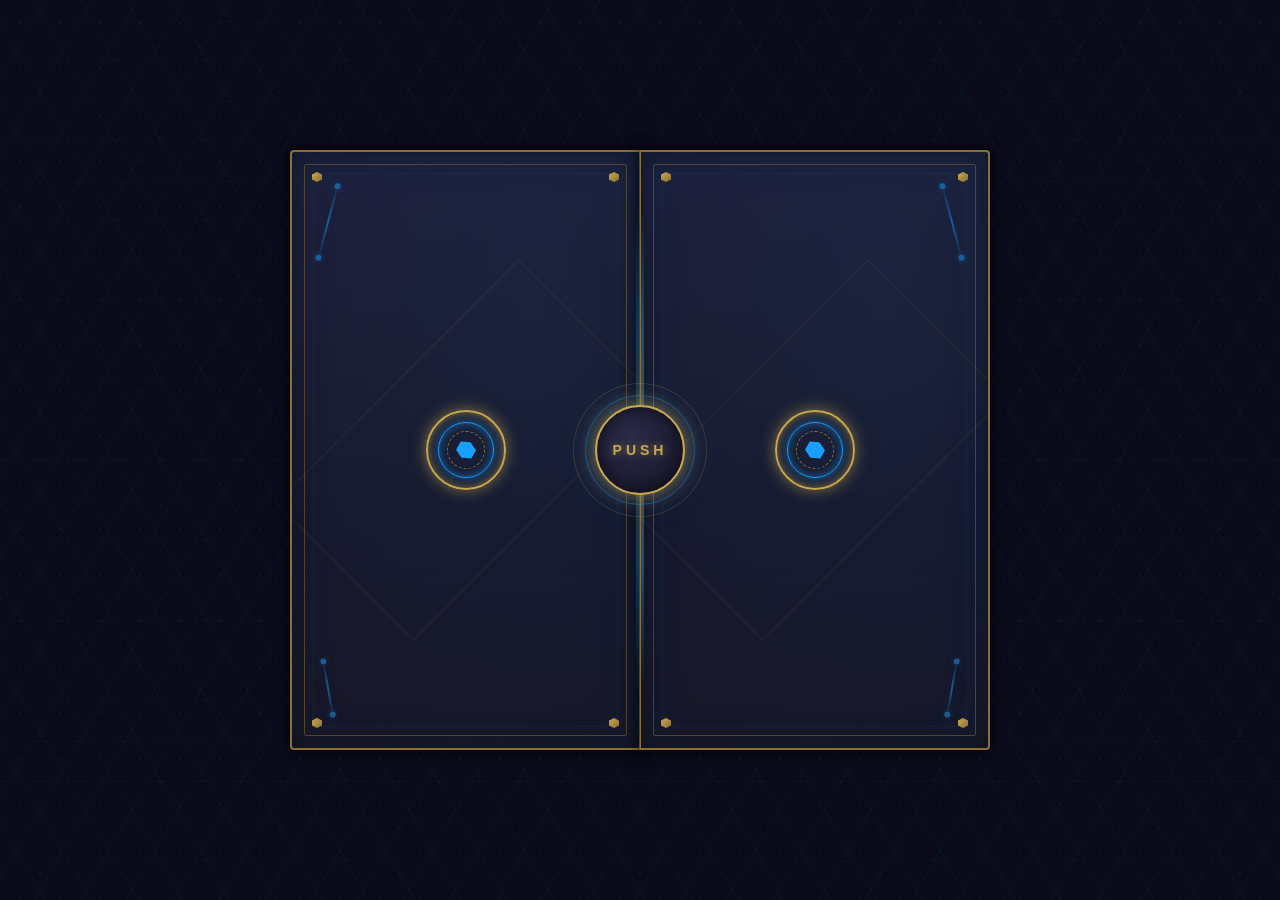
==== index.html @ 158900b9 "feat: Arcane hextech door push animation Replace simple neon button with 3D door opening animation f" ====
<!DOCTYPE html>
<html lang="en">
<head>
  <meta charset="UTF-8">
  <meta name="viewport" content="width=device-width, initial-scale=1.0">
  <title>Welcome | Portfolio</title>
  <link rel="stylesheet" href="css/style.css">
  <!-- Global site tag (gtag.js) - Google Analytics -->
  <script async src="https://www.googletagmanager.com/gtag/js?id=G-DM8NRNQJTQ"></script>
  <script>
    window.dataLayer = window.dataLayer || [];
    function gtag(){dataLayer.push(arguments);}
    gtag('js', new Date());
    gtag('config', 'G-DM8NRNQJTQ');
  </script>
</head>
<body>

  <!-- Floating particles -->
  <div class="particles">
    <span class="particle"></span>
    <span class="particle"></span>
    <span class="particle"></span>
    <span class="particle"></span>
    <span class="particle"></span>
    <span class="particle"></span>
    <span class="particle"></span>
    <span class="particle"></span>
    <span class="particle"></span>
    <span class="particle"></span>
    <span class="particle"></span>
    <span class="particle"></span>
    <span class="particle"></span>
    <span class="particle"></span>
    <span class="particle"></span>
    <span class="particle"></span>
    <span class="particle"></span>
    <span class="particle"></span>
    <span class="particle"></span>
    <span class="particle"></span>
  </div>

  <!-- Energy burst overlay -->
  <div class="energy-burst" id="energyBurst"></div>

  <!-- Reveal light behind doors -->
  <div class="reveal-light" id="revealLight"></div>

  <!-- Door container with perspective -->
  <div class="door-scene" id="doorScene">

    <!-- Left door -->
    <div class="door door-left" id="doorLeft">
      <div class="door-face">
        <!-- Hextech ornamental border -->
        <div class="door-border"></div>
        <!-- Central rune circle -->
        <div class="rune-circle">
          <div class="rune-inner"></div>
        </div>
        <!-- Circuit lines -->
        <div class="circuit circuit-top-left"></div>
        <div class="circuit circuit-bottom-left"></div>
        <!-- Hex rivets -->
        <div class="rivet rivet-1"></div>
        <div class="rivet rivet-2"></div>
        <div class="rivet rivet-3"></div>
        <div class="rivet rivet-4"></div>
        <!-- Vertical glow strip -->
        <div class="glow-strip glow-strip-right"></div>
      </div>
    </div>

    <!-- Right door -->
    <div class="door door-right" id="doorRight">
      <div class="door-face">
        <div class="door-border"></div>
        <div class="rune-circle">
          <div class="rune-inner"></div>
        </div>
        <div class="circuit circuit-top-right"></div>
        <div class="circuit circuit-bottom-right"></div>
        <div class="rivet rivet-1"></div>
        <div class="rivet rivet-2"></div>
        <div class="rivet rivet-3"></div>
        <div class="rivet rivet-4"></div>
        <div class="glow-strip glow-strip-left"></div>
      </div>
    </div>

    <!-- Center push button -->
    <div class="push-container" id="pushContainer">
      <button class="push-btn" id="pushBtn" onclick="openDoors()">
        <span class="push-ring"></span>
        <span class="push-ring push-ring-2"></span>
        <span class="push-text">PUSH</span>
      </button>
    </div>

  </div>

  <script>
    function openDoors() {
      var btn = document.getElementById('pushBtn');
      var container = document.getElementById('pushContainer');
      var doorLeft = document.getElementById('doorLeft');
      var doorRight = document.getElementById('doorRight');
      var burst = document.getElementById('energyBurst');
      var reveal = document.getElementById('revealLight');
      var scene = document.getElementById('doorScene');

      // Disable button
      btn.disabled = true;
      btn.classList.add('activated');

      // Energy burst
      burst.classList.add('active');

      // After short delay, open doors
      setTimeout(function() {
        container.classList.add('hidden');
        doorLeft.classList.add('open');
        doorRight.classList.add('open');
        reveal.classList.add('active');
        scene.classList.add('opened');
      }, 300);

      // Redirect after animation
      setTimeout(function() {
        window.location.href = 'index2.html';
      }, 1800);
    }
  </script>

</body>
</html>
---- css/style.css ----
/* ============================================
   ARCANE / HEXTECH DOOR SPLASH PAGE
   ============================================ */

:root {
  --dark-bg: #0a0a1a;
  --dark-metal: #1a1a2e;
  --dark-panel: #12122a;
  --gold: #c8a84e;
  --gold-dim: #8a7034;
  --gold-glow: rgba(200, 168, 78, 0.6);
  --hex-blue: #1a9fff;
  --hex-blue-dim: #0d5a9e;
  --hex-blue-glow: rgba(26, 159, 255, 0.5);
  --hex-cyan: #00e5ff;
  --reveal-light: #d4eaff;
}

* {
  margin: 0;
  padding: 0;
  box-sizing: border-box;
}

html, body {
  width: 100%;
  height: 100%;
  overflow: hidden;
  font-family: 'Segoe UI', Tahoma, Geneva, Verdana, sans-serif;
}

body {
  background: var(--dark-bg);
  display: flex;
  align-items: center;
  justify-content: center;
  position: relative;
}

/* ---- Hex grid background (CSS only) ---- */
body::before {
  content: '';
  position: fixed;
  inset: 0;
  background-image:
    /* Hex dots pattern using radial gradients arranged in offset grid */
    radial-gradient(circle, rgba(26, 159, 255, 0.08) 1px, transparent 1px),
    radial-gradient(circle, rgba(26, 159, 255, 0.08) 1px, transparent 1px);
  background-size: 40px 46px;
  background-position: 0 0, 20px 23px;
  z-index: 0;
}

body::after {
  content: '';
  position: fixed;
  inset: 0;
  background:
    /* Subtle hex-like line grid */
    repeating-linear-gradient(
      60deg,
      transparent,
      transparent 38px,
      rgba(26, 159, 255, 0.03) 38px,
      rgba(26, 159, 255, 0.03) 40px
    ),
    repeating-linear-gradient(
      -60deg,
      transparent,
      transparent 38px,
      rgba(26, 159, 255, 0.03) 38px,
      rgba(26, 159, 255, 0.03) 40px
    ),
    repeating-linear-gradient(
      0deg,
      transparent,
      transparent 38px,
      rgba(200, 168, 78, 0.02) 38px,
      rgba(200, 168, 78, 0.02) 40px
    );
  z-index: 0;
}

/* ============================================
   FLOATING PARTICLES
   ============================================ */
.particles {
  position: fixed;
  inset: 0;
  z-index: 1;
  pointer-events: none;
}

.particle {
  position: absolute;
  width: 3px;
  height: 3px;
  border-radius: 50%;
  background: var(--hex-blue);
  box-shadow: 0 0 6px var(--hex-blue-glow), 0 0 12px var(--hex-blue-glow);
  animation: particleFloat linear infinite;
  opacity: 0;
}

.particle:nth-child(odd) {
  background: var(--gold);
  box-shadow: 0 0 6px var(--gold-glow), 0 0 12px var(--gold-glow);
}

.particle:nth-child(1)  { left:  5%; animation-duration: 8s;  animation-delay: 0s;   width: 2px; height: 2px; }
.particle:nth-child(2)  { left: 12%; animation-duration: 10s; animation-delay: 1s; }
.particle:nth-child(3)  { left: 20%; animation-duration: 7s;  animation-delay: 2s;   width: 4px; height: 4px; }
.particle:nth-child(4)  { left: 28%; animation-duration: 9s;  animation-delay: 0.5s; }
.particle:nth-child(5)  { left: 35%; animation-duration: 11s; animation-delay: 3s;   width: 2px; height: 2px; }
.particle:nth-child(6)  { left: 42%; animation-duration: 8s;  animation-delay: 1.5s; }
.particle:nth-child(7)  { left: 50%; animation-duration: 7s;  animation-delay: 0s;   width: 4px; height: 4px; }
.particle:nth-child(8)  { left: 57%; animation-duration: 12s; animation-delay: 2.5s; }
.particle:nth-child(9)  { left: 65%; animation-duration: 9s;  animation-delay: 1s;   width: 2px; height: 2px; }
.particle:nth-child(10) { left: 72%; animation-duration: 10s; animation-delay: 3.5s; }
.particle:nth-child(11) { left: 78%; animation-duration: 8s;  animation-delay: 0.5s; }
.particle:nth-child(12) { left: 85%; animation-duration: 11s; animation-delay: 2s;   width: 4px; height: 4px; }
.particle:nth-child(13) { left: 90%; animation-duration: 7s;  animation-delay: 1.5s; width: 2px; height: 2px; }
.particle:nth-child(14) { left: 95%; animation-duration: 9s;  animation-delay: 0s; }
.particle:nth-child(15) { left:  8%; animation-duration: 13s; animation-delay: 4s; }
.particle:nth-child(16) { left: 18%; animation-duration: 10s; animation-delay: 2s;   width: 2px; height: 2px; }
.particle:nth-child(17) { left: 48%; animation-duration: 8s;  animation-delay: 3s; }
.particle:nth-child(18) { left: 60%; animation-duration: 11s; animation-delay: 1s;   width: 4px; height: 4px; }
.particle:nth-child(19) { left: 75%; animation-duration: 9s;  animation-delay: 0.5s; width: 2px; height: 2px; }
.particle:nth-child(20) { left: 88%; animation-duration: 7s;  animation-delay: 2.5s; }

@keyframes particleFloat {
  0%   { transform: translateY(100vh) scale(0); opacity: 0; }
  10%  { opacity: 0.8; }
  90%  { opacity: 0.8; }
  100% { transform: translateY(-20vh) scale(1); opacity: 0; }
}

/* ============================================
   ENERGY BURST (center explosion on click)
   ============================================ */
.energy-burst {
  position: fixed;
  top: 50%;
  left: 50%;
  width: 0;
  height: 0;
  border-radius: 50%;
  background: radial-gradient(circle, rgba(26, 159, 255, 0.8), rgba(200, 168, 78, 0.4), transparent);
  transform: translate(-50%, -50%);
  z-index: 10;
  pointer-events: none;
  opacity: 0;
  transition: none;
}

.energy-burst.active {
  animation: burstExpand 0.6s ease-out forwards;
}

@keyframes burstExpand {
  0%   { width: 0; height: 0; opacity: 1; }
  60%  { opacity: 0.8; }
  100% { width: 250vmax; height: 250vmax; opacity: 0; }
}

/* ============================================
   REVEAL LIGHT (behind doors)
   ============================================ */
.reveal-light {
  position: fixed;
  inset: 0;
  background: radial-gradient(ellipse at center, var(--reveal-light), rgba(26, 159, 255, 0.3), transparent 70%);
  z-index: 2;
  opacity: 0;
  pointer-events: none;
  transition: opacity 0.8s ease;
}

.reveal-light.active {
  opacity: 1;
  animation: revealPulse 1.5s ease-in forwards;
}

@keyframes revealPulse {
  0%   { opacity: 0; }
  30%  { opacity: 0.6; }
  100% { opacity: 1; background: radial-gradient(ellipse at center, #fff, var(--reveal-light) 40%, rgba(26, 159, 255, 0.2) 70%, transparent 90%); }
}

/* ============================================
   DOOR SCENE
   ============================================ */
.door-scene {
  position: relative;
  width: min(90vw, 700px);
  height: min(85vh, 600px);
  perspective: 1200px;
  z-index: 5;
  display: flex;
}

/* ---- Individual Door ---- */
.door {
  width: 50%;
  height: 100%;
  position: relative;
  transition: transform 1.2s cubic-bezier(0.32, 0, 0.15, 1);
  transform-style: preserve-3d;
}

.door-left {
  transform-origin: left center;
}

.door-right {
  transform-origin: right center;
}

.door-left.open {
  transform: rotateY(-110deg);
}

.door-right.open {
  transform: rotateY(110deg);
}

/* ---- Door Face ---- */
.door-face {
  width: 100%;
  height: 100%;
  position: relative;
  background:
    linear-gradient(170deg, #1e1e3a 0%, var(--dark-metal) 40%, #0f0f24 100%);
  border: 2px solid var(--gold-dim);
  box-shadow:
    inset 0 0 30px rgba(0, 0, 0, 0.5),
    inset 0 0 60px rgba(26, 159, 255, 0.05),
    0 0 15px rgba(0, 0, 0, 0.8);
  overflow: hidden;
}

.door-left .door-face {
  border-radius: 4px 0 0 4px;
  border-right: 1px solid var(--gold-dim);
}

.door-right .door-face {
  border-radius: 0 4px 4px 0;
  border-left: 1px solid var(--gold-dim);
}

/* ---- Ornamental border inside door ---- */
.door-border {
  position: absolute;
  inset: 12px;
  border: 1px solid var(--gold-dim);
  border-radius: 2px;
  opacity: 0.5;
}

.door-border::before {
  content: '';
  position: absolute;
  inset: 8px;
  border: 1px solid rgba(26, 159, 255, 0.15);
}

.door-border::after {
  content: '';
  position: absolute;
  top: 50%;
  left: 50%;
  width: 60%;
  height: 60%;
  transform: translate(-50%, -50%) rotate(45deg);
  border: 1px solid var(--gold-dim);
  opacity: 0.3;
}

/* ---- Rune circle (central ornament per door) ---- */
.rune-circle {
  position: absolute;
  top: 50%;
  left: 50%;
  width: 80px;
  height: 80px;
  transform: translate(-50%, -50%);
  border-radius: 50%;
  border: 2px solid var(--gold);
  box-shadow:
    0 0 15px var(--gold-glow),
    inset 0 0 10px var(--gold-glow);
  animation: runeGlow 3s ease-in-out infinite alternate;
}

.rune-inner {
  position: absolute;
  inset: 10px;
  border-radius: 50%;
  border: 1px solid var(--hex-blue);
  box-shadow: 0 0 8px var(--hex-blue-glow), inset 0 0 8px var(--hex-blue-glow);
}

.rune-inner::before {
  content: '';
  position: absolute;
  inset: 8px;
  border: 1px dashed var(--gold-dim);
  border-radius: 50%;
  animation: runeRotate 12s linear infinite;
}

.rune-inner::after {
  /* Hexagon shape in center */
  content: '';
  position: absolute;
  top: 50%;
  left: 50%;
  width: 18px;
  height: 18px;
  transform: translate(-50%, -50%) rotate(30deg);
  background: var(--hex-blue);
  clip-path: polygon(50% 0%, 100% 25%, 100% 75%, 50% 100%, 0% 75%, 0% 25%);
  box-shadow: 0 0 10px var(--hex-blue-glow);
  animation: runeGlow 2s ease-in-out infinite alternate;
}

@keyframes runeGlow {
  0%   { opacity: 0.6; filter: brightness(0.8); }
  100% { opacity: 1;   filter: brightness(1.2); }
}

@keyframes runeRotate {
  0%   { transform: rotate(0deg); }
  100% { transform: rotate(360deg); }
}

/* ---- Circuit lines (glowing hextech wires) ---- */
.circuit {
  position: absolute;
  width: 2px;
  background: linear-gradient(to bottom, transparent, var(--hex-blue), transparent);
  opacity: 0.5;
  animation: circuitPulse 4s ease-in-out infinite;
}

.circuit::before,
.circuit::after {
  content: '';
  position: absolute;
  width: 6px;
  height: 6px;
  border-radius: 50%;
  background: var(--hex-blue);
  box-shadow: 0 0 6px var(--hex-blue-glow);
  left: -2px;
}

.circuit::before { top: 0; }
.circuit::after  { bottom: 0; }

.circuit-top-left {
  top: 30px;
  left: 35px;
  height: 80px;
  transform: rotate(15deg);
}

.circuit-bottom-left {
  bottom: 30px;
  left: 35px;
  height: 60px;
  transform: rotate(-10deg);
  animation-delay: 1s;
}

.circuit-top-right {
  top: 30px;
  right: 35px;
  height: 80px;
  transform: rotate(-15deg);
  animation-delay: 0.5s;
}

.circuit-bottom-right {
  bottom: 30px;
  right: 35px;
  height: 60px;
  transform: rotate(10deg);
  animation-delay: 1.5s;
}

@keyframes circuitPulse {
  0%, 100% { opacity: 0.3; }
  50%      { opacity: 0.8; }
}

/* ---- Hex Rivets ---- */
.rivet {
  position: absolute;
  width: 10px;
  height: 10px;
  clip-path: polygon(50% 0%, 100% 25%, 100% 75%, 50% 100%, 0% 75%, 0% 25%);
  background: linear-gradient(135deg, var(--gold), var(--gold-dim));
  box-shadow: 0 0 4px var(--gold-glow);
}

.rivet-1 { top: 20px;  left: 20px; }
.rivet-2 { top: 20px;  right: 20px; }
.rivet-3 { bottom: 20px; left: 20px; }
.rivet-4 { bottom: 20px; right: 20px; }

/* ---- Vertical glow strip (edge light) ---- */
.glow-strip {
  position: absolute;
  top: 0;
  width: 3px;
  height: 100%;
  animation: stripGlow 2.5s ease-in-out infinite alternate;
}

.glow-strip-right {
  right: 0;
  background: linear-gradient(to bottom, transparent 10%, var(--hex-blue) 30%, var(--gold) 50%, var(--hex-blue) 70%, transparent 90%);
  opacity: 0.4;
}

.glow-strip-left {
  left: 0;
  background: linear-gradient(to bottom, transparent 10%, var(--hex-blue) 30%, var(--gold) 50%, var(--hex-blue) 70%, transparent 90%);
  opacity: 0.4;
}

@keyframes stripGlow {
  0%   { opacity: 0.2; }
  100% { opacity: 0.6; }
}

/* ---- Ambient surface glow on door face ---- */
.door-face::before {
  content: '';
  position: absolute;
  top: -50%;
  left: -50%;
  width: 200%;
  height: 200%;
  background: radial-gradient(ellipse at 60% 40%, rgba(26, 159, 255, 0.06), transparent 60%);
  animation: ambientShift 6s ease-in-out infinite alternate;
  pointer-events: none;
}

.door-face::after {
  content: '';
  position: absolute;
  bottom: 0;
  left: 0;
  width: 100%;
  height: 40%;
  background: linear-gradient(to top, rgba(200, 168, 78, 0.04), transparent);
  pointer-events: none;
}

@keyframes ambientShift {
  0%   { transform: translate(0, 0); }
  100% { transform: translate(5%, 3%); }
}

/* ============================================
   PUSH BUTTON
   ============================================ */
.push-container {
  position: absolute;
  top: 50%;
  left: 50%;
  transform: translate(-50%, -50%);
  z-index: 20;
  transition: opacity 0.3s ease, transform 0.3s ease;
}

.push-container.hidden {
  opacity: 0;
  transform: translate(-50%, -50%) scale(0.5);
  pointer-events: none;
}

.push-btn {
  position: relative;
  width: 90px;
  height: 90px;
  border-radius: 50%;
  border: 2px solid var(--gold);
  background: radial-gradient(circle at 40% 35%, #2a2a4a, var(--dark-metal) 70%, #0a0a1a);
  cursor: pointer;
  display: flex;
  align-items: center;
  justify-content: center;
  transition: all 0.3s ease;
  box-shadow:
    0 0 20px var(--gold-glow),
    0 0 40px rgba(26, 159, 255, 0.2),
    inset 0 0 15px rgba(0, 0, 0, 0.5);
}

.push-btn:hover {
  box-shadow:
    0 0 30px var(--gold-glow),
    0 0 60px var(--hex-blue-glow),
    inset 0 0 15px rgba(0, 0, 0, 0.5);
  border-color: var(--hex-blue);
  transform: scale(1.05);
}

.push-btn:active {
  transform: scale(0.95);
}

.push-btn.activated {
  border-color: var(--hex-cyan);
  box-shadow:
    0 0 40px rgba(0, 229, 255, 0.6),
    0 0 80px rgba(0, 229, 255, 0.3);
}

.push-text {
  color: var(--gold);
  font-size: 14px;
  font-weight: 700;
  letter-spacing: 4px;
  z-index: 2;
  text-shadow: 0 0 8px var(--gold-glow);
  transition: color 0.3s ease;
}

.push-btn:hover .push-text {
  color: var(--hex-blue);
  text-shadow: 0 0 12px var(--hex-blue-glow);
}

.push-btn.activated .push-text {
  color: var(--hex-cyan);
}

/* ---- Hextech glowing rings around button ---- */
.push-ring {
  position: absolute;
  inset: -12px;
  border-radius: 50%;
  border: 1px solid var(--hex-blue);
  opacity: 0.4;
  animation: ringPulse 2s ease-in-out infinite;
}

.push-ring-2 {
  inset: -24px;
  border-color: var(--gold);
  opacity: 0.2;
  animation-delay: 1s;
  animation-duration: 3s;
}

@keyframes ringPulse {
  0%, 100% { transform: scale(1);   opacity: 0.2; }
  50%      { transform: scale(1.08); opacity: 0.5; }
}

/* ============================================
   DOOR OPEN STATE additional effects
   ============================================ */
.door-scene.opened .door-face {
  box-shadow:
    inset 0 0 30px rgba(0, 0, 0, 0.5),
    0 0 40px rgba(26, 159, 255, 0.3);
}

/* ============================================
   MOBILE RESPONSIVE
   ============================================ */
@media (max-width: 600px) {
  .door-scene {
    width: 92vw;
    height: 70vh;
    perspective: 900px;
  }

  .rune-circle {
    width: 55px;
    height: 55px;
  }

  .rune-inner::after {
    width: 12px;
    height: 12px;
  }

  .push-btn {
    width: 72px;
    height: 72px;
  }

  .push-text {
    font-size: 11px;
    letter-spacing: 3px;
  }

  .push-ring {
    inset: -8px;
  }

  .push-ring-2 {
    inset: -18px;
  }

  .circuit {
    display: none;
  }
}

@media (max-width: 400px) {
  .door-scene {
    height: 60vh;
    perspective: 700px;
  }

  .rune-circle {
    width: 40px;
    height: 40px;
  }
}

/* ============================================
   BACKFACE (visible when door swings open)
   ============================================ */
.door-face {
  backface-visibility: visible;
}
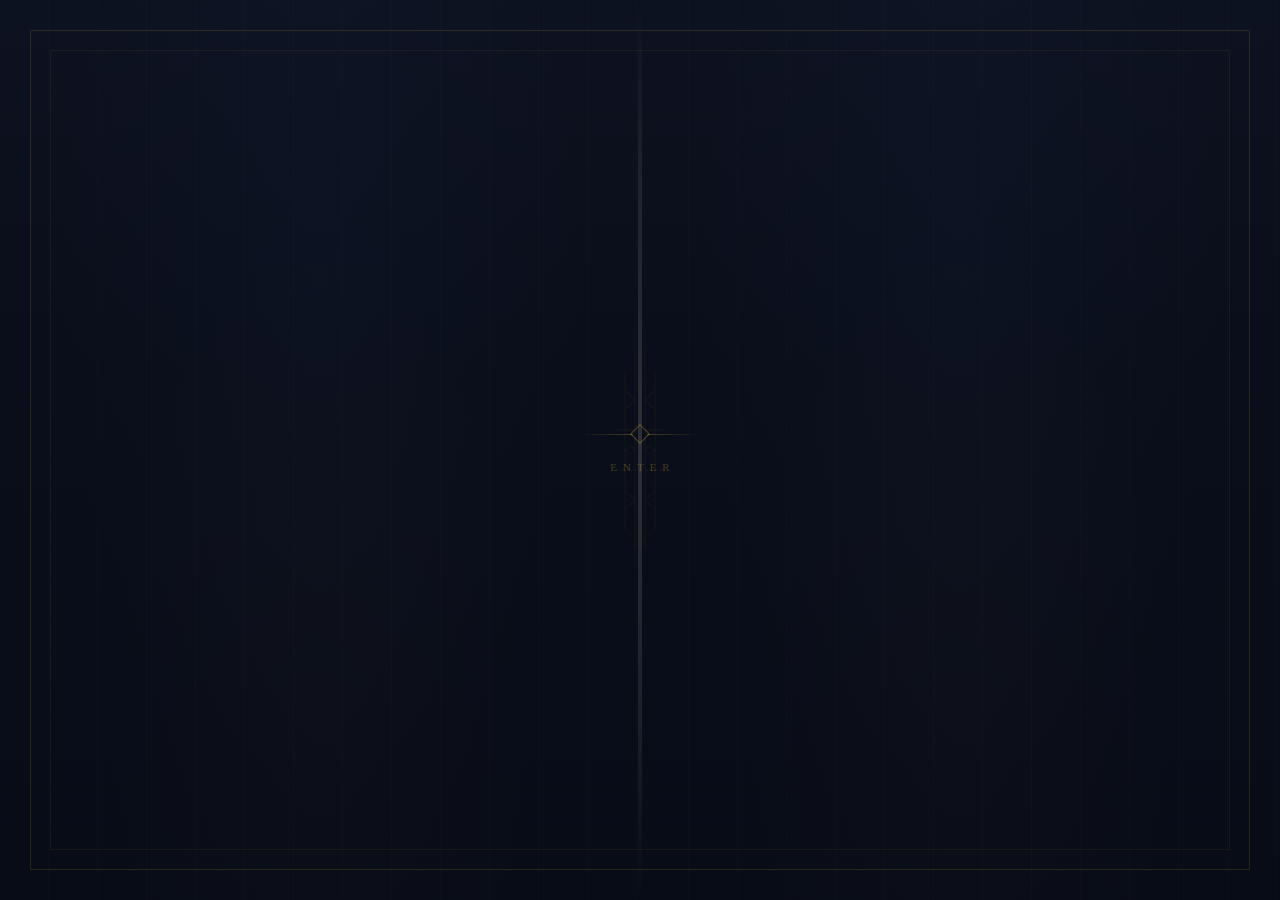
==== commit 62048fa5: "redesign: cinematic fullscreen door with elegant minimal aesthetic - Fullscreen doors (50vw each), d" ====
--- a/index.html
+++ b/index.html
@@ -1,5 +1,5 @@
 <!DOCTYPE html>
-<html lang="en">
+<html lang="id">
 <head>
   <meta charset="UTF-8">
   <meta name="viewport" content="width=device-width, initial-scale=1.0">
@@ -16,121 +16,77 @@
 </head>
 <body>
 
-  <!-- Floating particles -->
-  <div class="particles">
-    <span class="particle"></span>
-    <span class="particle"></span>
-    <span class="particle"></span>
-    <span class="particle"></span>
-    <span class="particle"></span>
-    <span class="particle"></span>
-    <span class="particle"></span>
-    <span class="particle"></span>
-    <span class="particle"></span>
-    <span class="particle"></span>
-    <span class="particle"></span>
-    <span class="particle"></span>
-    <span class="particle"></span>
-    <span class="particle"></span>
-    <span class="particle"></span>
-    <span class="particle"></span>
-    <span class="particle"></span>
-    <span class="particle"></span>
-    <span class="particle"></span>
-    <span class="particle"></span>
+<div class="scene" id="scene">
+
+  <!-- Light flooding from behind doors -->
+  <div class="light-flood"></div>
+
+  <!-- White-out overlay for redirect -->
+  <div class="whiteout"></div>
+
+  <!-- Vignette -->
+  <div class="vignette"></div>
+
+  <!-- Left door -->
+  <div class="door door-left">
+    <div class="door-border"></div>
+    <div class="door-border-inner"></div>
+    <div class="door-ornament">
+      <svg viewBox="0 0 60 200">
+        <line x1="55" y1="0" x2="55" y2="200"/>
+        <line x1="45" y1="20" x2="45" y2="180"/>
+        <polyline points="45,60 55,50 45,40"/>
+        <polyline points="45,160 55,150 45,140"/>
+        <line x1="35" y1="80" x2="55" y2="80"/>
+        <line x1="35" y1="120" x2="55" y2="120"/>
+        <polygon points="50,95 55,100 50,105 45,100"/>
+      </svg>
+    </div>
   </div>
 
-  <!-- Energy burst overlay -->
-  <div class="energy-burst" id="energyBurst"></div>
-
-  <!-- Reveal light behind doors -->
-  <div class="reveal-light" id="revealLight"></div>
-
-  <!-- Door container with perspective -->
-  <div class="door-scene" id="doorScene">
-
-    <!-- Left door -->
-    <div class="door door-left" id="doorLeft">
-      <div class="door-face">
-        <!-- Hextech ornamental border -->
-        <div class="door-border"></div>
-        <!-- Central rune circle -->
-        <div class="rune-circle">
-          <div class="rune-inner"></div>
-        </div>
-        <!-- Circuit lines -->
-        <div class="circuit circuit-top-left"></div>
-        <div class="circuit circuit-bottom-left"></div>
-        <!-- Hex rivets -->
-        <div class="rivet rivet-1"></div>
-        <div class="rivet rivet-2"></div>
-        <div class="rivet rivet-3"></div>
-        <div class="rivet rivet-4"></div>
-        <!-- Vertical glow strip -->
-        <div class="glow-strip glow-strip-right"></div>
-      </div>
+  <!-- Right door -->
+  <div class="door door-right">
+    <div class="door-border"></div>
+    <div class="door-border-inner"></div>
+    <div class="door-ornament">
+      <svg viewBox="0 0 60 200">
+        <line x1="5" y1="0" x2="5" y2="200"/>
+        <line x1="15" y1="20" x2="15" y2="180"/>
+        <polyline points="15,60 5,50 15,40"/>
+        <polyline points="15,160 5,150 15,140"/>
+        <line x1="5" y1="80" x2="25" y2="80"/>
+        <line x1="5" y1="120" x2="25" y2="120"/>
+        <polygon points="10,95 5,100 10,105 15,100"/>
+      </svg>
     </div>
-
-    <!-- Right door -->
-    <div class="door door-right" id="doorRight">
-      <div class="door-face">
-        <div class="door-border"></div>
-        <div class="rune-circle">
-          <div class="rune-inner"></div>
-        </div>
-        <div class="circuit circuit-top-right"></div>
-        <div class="circuit circuit-bottom-right"></div>
-        <div class="rivet rivet-1"></div>
-        <div class="rivet rivet-2"></div>
-        <div class="rivet rivet-3"></div>
-        <div class="rivet rivet-4"></div>
-        <div class="glow-strip glow-strip-left"></div>
-      </div>
-    </div>
-
-    <!-- Center push button -->
-    <div class="push-container" id="pushContainer">
-      <button class="push-btn" id="pushBtn" onclick="openDoors()">
-        <span class="push-ring"></span>
-        <span class="push-ring push-ring-2"></span>
-        <span class="push-text">PUSH</span>
-      </button>
-    </div>
-
   </div>
 
-  <script>
-    function openDoors() {
-      var btn = document.getElementById('pushBtn');
-      var container = document.getElementById('pushContainer');
-      var doorLeft = document.getElementById('doorLeft');
-      var doorRight = document.getElementById('doorRight');
-      var burst = document.getElementById('energyBurst');
-      var reveal = document.getElementById('revealLight');
-      var scene = document.getElementById('doorScene');
+  <!-- Center seam glow -->
+  <div class="seam-glow"></div>
 
-      // Disable button
-      btn.disabled = true;
-      btn.classList.add('activated');
+  <!-- Center interactive element -->
+  <div class="center-element" id="enterBtn">
+    <div class="diamond-line">
+      <div class="diamond"></div>
+    </div>
+    <div class="enter-text">Enter</div>
+  </div>
 
-      // Energy burst
-      burst.classList.add('active');
+</div>
 
-      // After short delay, open doors
-      setTimeout(function() {
-        container.classList.add('hidden');
-        doorLeft.classList.add('open');
-        doorRight.classList.add('open');
-        reveal.classList.add('active');
-        scene.classList.add('opened');
-      }, 300);
-
-      // Redirect after animation
+<script>
+  (function() {
+    var triggered = false;
+    document.getElementById('enterBtn').addEventListener('click', function() {
+      if (triggered) return;
+      triggered = true;
+      document.getElementById('scene').classList.add('opened');
       setTimeout(function() {
         window.location.href = 'index2.html';
-      }, 1800);
-    }
-  </script>
+      }, 2000);
+    });
+  })();
+</script>
 
 </body>
 </html>
--- a/css/style.css
+++ b/css/style.css
@@ -1,21 +1,3 @@
-/* ============================================
-   ARCANE / HEXTECH DOOR SPLASH PAGE
-   ============================================ */
-
-:root {
-  --dark-bg: #0a0a1a;
-  --dark-metal: #1a1a2e;
-  --dark-panel: #12122a;
-  --gold: #c8a84e;
-  --gold-dim: #8a7034;
-  --gold-glow: rgba(200, 168, 78, 0.6);
-  --hex-blue: #1a9fff;
-  --hex-blue-dim: #0d5a9e;
-  --hex-blue-glow: rgba(26, 159, 255, 0.5);
-  --hex-cyan: #00e5ff;
-  --reveal-light: #d4eaff;
-}
-
 * {
   margin: 0;
   padding: 0;
@@ -26,610 +8,376 @@
   width: 100%;
   height: 100%;
   overflow: hidden;
-  font-family: 'Segoe UI', Tahoma, Geneva, Verdana, sans-serif;
-}
-
-body {
-  background: var(--dark-bg);
+  background: #050810;
+  font-family: 'Georgia', 'Times New Roman', serif;
+}
+
+/* ── Scene wrapper with perspective ── */
+.scene {
+  width: 100vw;
+  height: 100vh;
+  perspective: 1800px;
   display: flex;
-  align-items: center;
-  justify-content: center;
   position: relative;
-}
-
-/* ---- Hex grid background (CSS only) ---- */
-body::before {
+  transition: transform 1.5s cubic-bezier(0.4, 0, 0.2, 1);
+}
+
+.scene.opened {
+  transform: scale(1.08);
+}
+
+/* ── Light flood behind doors ── */
+.light-flood {
+  position: fixed;
+  top: 0;
+  left: 50%;
+  width: 2px;
+  height: 100%;
+  background: radial-gradient(ellipse at center, rgba(255,248,230,0.6) 0%, transparent 70%);
+  transform: translateX(-50%);
+  z-index: 1;
+  transition: width 1.5s cubic-bezier(0.4, 0, 0.2, 1),
+              opacity 1.5s ease;
+  pointer-events: none;
+}
+
+.scene.opened .light-flood {
+  width: 100vw;
+  background: radial-gradient(ellipse at center, rgba(255,252,240,0.95) 0%, rgba(255,248,230,0.7) 40%, transparent 80%);
+}
+
+/* ── White-out overlay ── */
+.whiteout {
+  position: fixed;
+  inset: 0;
+  background: #fffcf0;
+  opacity: 0;
+  z-index: 100;
+  pointer-events: none;
+  transition: opacity 0.8s ease 0.9s;
+}
+
+.scene.opened .whiteout {
+  opacity: 1;
+}
+
+/* ── Door panels ── */
+.door {
+  width: 50vw;
+  height: 100vh;
+  position: relative;
+  background: linear-gradient(180deg, #0d1220 0%, #0a0e1a 40%, #080c17 100%);
+  transform-style: preserve-3d;
+  transition: transform 1.5s cubic-bezier(0.4, 0, 0.2, 1);
+  z-index: 10;
+  overflow: hidden;
+}
+
+.door-left {
+  transform-origin: left center;
+}
+
+.door-right {
+  transform-origin: right center;
+}
+
+.scene.opened .door-left {
+  transform: rotateY(-105deg);
+}
+
+.scene.opened .door-right {
+  transform: rotateY(105deg);
+}
+
+/* ── Subtle vertical grooves ── */
+.door::before {
   content: '';
-  position: fixed;
+  position: absolute;
   inset: 0;
-  background-image:
-    /* Hex dots pattern using radial gradients arranged in offset grid */
-    radial-gradient(circle, rgba(26, 159, 255, 0.08) 1px, transparent 1px),
-    radial-gradient(circle, rgba(26, 159, 255, 0.08) 1px, transparent 1px);
-  background-size: 40px 46px;
-  background-position: 0 0, 20px 23px;
-  z-index: 0;
-}
-
-body::after {
+  background: repeating-linear-gradient(
+    90deg,
+    transparent 0px,
+    transparent 48px,
+    rgba(255,255,255,0.012) 48px,
+    rgba(255,255,255,0.012) 49px
+  );
+  pointer-events: none;
+}
+
+/* ── Faint ambient glow on surface ── */
+.door::after {
   content: '';
-  position: fixed;
+  position: absolute;
   inset: 0;
   background:
-    /* Subtle hex-like line grid */
-    repeating-linear-gradient(
-      60deg,
-      transparent,
-      transparent 38px,
-      rgba(26, 159, 255, 0.03) 38px,
-      rgba(26, 159, 255, 0.03) 40px
-    ),
-    repeating-linear-gradient(
-      -60deg,
-      transparent,
-      transparent 38px,
-      rgba(26, 159, 255, 0.03) 38px,
-      rgba(26, 159, 255, 0.03) 40px
-    ),
-    repeating-linear-gradient(
-      0deg,
-      transparent,
-      transparent 38px,
-      rgba(200, 168, 78, 0.02) 38px,
-      rgba(200, 168, 78, 0.02) 40px
-    );
-  z-index: 0;
-}
-
-/* ============================================
-   FLOATING PARTICLES
-   ============================================ */
-.particles {
-  position: fixed;
-  inset: 0;
-  z-index: 1;
-  pointer-events: none;
-}
-
-.particle {
-  position: absolute;
-  width: 3px;
-  height: 3px;
-  border-radius: 50%;
-  background: var(--hex-blue);
-  box-shadow: 0 0 6px var(--hex-blue-glow), 0 0 12px var(--hex-blue-glow);
-  animation: particleFloat linear infinite;
-  opacity: 0;
-}
-
-.particle:nth-child(odd) {
-  background: var(--gold);
-  box-shadow: 0 0 6px var(--gold-glow), 0 0 12px var(--gold-glow);
-}
-
-.particle:nth-child(1)  { left:  5%; animation-duration: 8s;  animation-delay: 0s;   width: 2px; height: 2px; }
-.particle:nth-child(2)  { left: 12%; animation-duration: 10s; animation-delay: 1s; }
-.particle:nth-child(3)  { left: 20%; animation-duration: 7s;  animation-delay: 2s;   width: 4px; height: 4px; }
-.particle:nth-child(4)  { left: 28%; animation-duration: 9s;  animation-delay: 0.5s; }
-.particle:nth-child(5)  { left: 35%; animation-duration: 11s; animation-delay: 3s;   width: 2px; height: 2px; }
-.particle:nth-child(6)  { left: 42%; animation-duration: 8s;  animation-delay: 1.5s; }
-.particle:nth-child(7)  { left: 50%; animation-duration: 7s;  animation-delay: 0s;   width: 4px; height: 4px; }
-.particle:nth-child(8)  { left: 57%; animation-duration: 12s; animation-delay: 2.5s; }
-.particle:nth-child(9)  { left: 65%; animation-duration: 9s;  animation-delay: 1s;   width: 2px; height: 2px; }
-.particle:nth-child(10) { left: 72%; animation-duration: 10s; animation-delay: 3.5s; }
-.particle:nth-child(11) { left: 78%; animation-duration: 8s;  animation-delay: 0.5s; }
-.particle:nth-child(12) { left: 85%; animation-duration: 11s; animation-delay: 2s;   width: 4px; height: 4px; }
-.particle:nth-child(13) { left: 90%; animation-duration: 7s;  animation-delay: 1.5s; width: 2px; height: 2px; }
-.particle:nth-child(14) { left: 95%; animation-duration: 9s;  animation-delay: 0s; }
-.particle:nth-child(15) { left:  8%; animation-duration: 13s; animation-delay: 4s; }
-.particle:nth-child(16) { left: 18%; animation-duration: 10s; animation-delay: 2s;   width: 2px; height: 2px; }
-.particle:nth-child(17) { left: 48%; animation-duration: 8s;  animation-delay: 3s; }
-.particle:nth-child(18) { left: 60%; animation-duration: 11s; animation-delay: 1s;   width: 4px; height: 4px; }
-.particle:nth-child(19) { left: 75%; animation-duration: 9s;  animation-delay: 0.5s; width: 2px; height: 2px; }
-.particle:nth-child(20) { left: 88%; animation-duration: 7s;  animation-delay: 2.5s; }
-
-@keyframes particleFloat {
-  0%   { transform: translateY(100vh) scale(0); opacity: 0; }
-  10%  { opacity: 0.8; }
-  90%  { opacity: 0.8; }
-  100% { transform: translateY(-20vh) scale(1); opacity: 0; }
-}
-
-/* ============================================
-   ENERGY BURST (center explosion on click)
-   ============================================ */
-.energy-burst {
-  position: fixed;
+    radial-gradient(ellipse at 50% 30%, rgba(58,123,213,0.03) 0%, transparent 60%),
+    radial-gradient(ellipse at 50% 80%, rgba(184,151,46,0.02) 0%, transparent 50%);
+  pointer-events: none;
+}
+
+/* ── Gold inset border (picture-frame molding) ── */
+.door-border {
+  position: absolute;
+  top: 30px;
+  bottom: 30px;
+  width: calc(100% - 30px);
+  border: 1px solid rgba(184,151,46,0.18);
+  pointer-events: none;
+}
+
+.door-left .door-border {
+  left: 30px;
+  right: 0;
+  border-right: none;
+}
+
+.door-right .door-border {
+  right: 30px;
+  left: 0;
+  border-left: none;
+}
+
+/* ── Inner border (double frame effect) ── */
+.door-border-inner {
+  position: absolute;
+  top: 50px;
+  bottom: 50px;
+  width: calc(100% - 50px);
+  border: 1px solid rgba(184,151,46,0.08);
+  pointer-events: none;
+}
+
+.door-left .door-border-inner {
+  left: 50px;
+  right: 0;
+  border-right: none;
+}
+
+.door-right .door-border-inner {
+  right: 50px;
+  left: 0;
+  border-left: none;
+}
+
+/* ── Art Deco center ornament (thin lines, very subtle) ── */
+.door-ornament {
+  position: absolute;
   top: 50%;
-  left: 50%;
-  width: 0;
-  height: 0;
-  border-radius: 50%;
-  background: radial-gradient(circle, rgba(26, 159, 255, 0.8), rgba(200, 168, 78, 0.4), transparent);
-  transform: translate(-50%, -50%);
-  z-index: 10;
-  pointer-events: none;
-  opacity: 0;
-  transition: none;
-}
-
-.energy-burst.active {
-  animation: burstExpand 0.6s ease-out forwards;
-}
-
-@keyframes burstExpand {
-  0%   { width: 0; height: 0; opacity: 1; }
-  60%  { opacity: 0.8; }
-  100% { width: 250vmax; height: 250vmax; opacity: 0; }
-}
-
-/* ============================================
-   REVEAL LIGHT (behind doors)
-   ============================================ */
-.reveal-light {
-  position: fixed;
-  inset: 0;
-  background: radial-gradient(ellipse at center, var(--reveal-light), rgba(26, 159, 255, 0.3), transparent 70%);
-  z-index: 2;
-  opacity: 0;
-  pointer-events: none;
-  transition: opacity 0.8s ease;
-}
-
-.reveal-light.active {
-  opacity: 1;
-  animation: revealPulse 1.5s ease-in forwards;
-}
-
-@keyframes revealPulse {
-  0%   { opacity: 0; }
-  30%  { opacity: 0.6; }
-  100% { opacity: 1; background: radial-gradient(ellipse at center, #fff, var(--reveal-light) 40%, rgba(26, 159, 255, 0.2) 70%, transparent 90%); }
-}
-
-/* ============================================
-   DOOR SCENE
-   ============================================ */
-.door-scene {
-  position: relative;
-  width: min(90vw, 700px);
-  height: min(85vh, 600px);
-  perspective: 1200px;
-  z-index: 5;
-  display: flex;
-}
-
-/* ---- Individual Door ---- */
-.door {
-  width: 50%;
-  height: 100%;
-  position: relative;
-  transition: transform 1.2s cubic-bezier(0.32, 0, 0.15, 1);
-  transform-style: preserve-3d;
-}
-
-.door-left {
-  transform-origin: left center;
-}
-
-.door-right {
-  transform-origin: right center;
-}
-
-.door-left.open {
-  transform: rotateY(-110deg);
-}
-
-.door-right.open {
-  transform: rotateY(110deg);
-}
-
-/* ---- Door Face ---- */
-.door-face {
+  transform: translateY(-50%);
+  width: 60px;
+  height: 200px;
+  pointer-events: none;
+}
+
+.door-left .door-ornament {
+  right: 0;
+}
+
+.door-right .door-ornament {
+  left: 0;
+}
+
+.door-ornament svg {
   width: 100%;
   height: 100%;
-  position: relative;
-  background:
-    linear-gradient(170deg, #1e1e3a 0%, var(--dark-metal) 40%, #0f0f24 100%);
-  border: 2px solid var(--gold-dim);
-  box-shadow:
-    inset 0 0 30px rgba(0, 0, 0, 0.5),
-    inset 0 0 60px rgba(26, 159, 255, 0.05),
-    0 0 15px rgba(0, 0, 0, 0.8);
-  overflow: hidden;
-}
-
-.door-left .door-face {
-  border-radius: 4px 0 0 4px;
-  border-right: 1px solid var(--gold-dim);
-}
-
-.door-right .door-face {
-  border-radius: 0 4px 4px 0;
-  border-left: 1px solid var(--gold-dim);
-}
-
-/* ---- Ornamental border inside door ---- */
-.door-border {
-  position: absolute;
-  inset: 12px;
-  border: 1px solid var(--gold-dim);
-  border-radius: 2px;
-  opacity: 0.5;
-}
-
-.door-border::before {
-  content: '';
-  position: absolute;
-  inset: 8px;
-  border: 1px solid rgba(26, 159, 255, 0.15);
-}
-
-.door-border::after {
-  content: '';
-  position: absolute;
-  top: 50%;
+  overflow: visible;
+}
+
+.door-ornament line,
+.door-ornament polyline,
+.door-ornament polygon {
+  stroke: rgba(184,151,46,0.13);
+  stroke-width: 0.5;
+  fill: none;
+}
+
+/* ── Center seam glow ── */
+.seam-glow {
+  position: fixed;
+  top: 0;
   left: 50%;
-  width: 60%;
-  height: 60%;
-  transform: translate(-50%, -50%) rotate(45deg);
-  border: 1px solid var(--gold-dim);
-  opacity: 0.3;
-}
-
-/* ---- Rune circle (central ornament per door) ---- */
-.rune-circle {
-  position: absolute;
-  top: 50%;
-  left: 50%;
-  width: 80px;
-  height: 80px;
-  transform: translate(-50%, -50%);
-  border-radius: 50%;
-  border: 2px solid var(--gold);
-  box-shadow:
-    0 0 15px var(--gold-glow),
-    inset 0 0 10px var(--gold-glow);
-  animation: runeGlow 3s ease-in-out infinite alternate;
-}
-
-.rune-inner {
-  position: absolute;
-  inset: 10px;
-  border-radius: 50%;
-  border: 1px solid var(--hex-blue);
-  box-shadow: 0 0 8px var(--hex-blue-glow), inset 0 0 8px var(--hex-blue-glow);
-}
-
-.rune-inner::before {
-  content: '';
-  position: absolute;
-  inset: 8px;
-  border: 1px dashed var(--gold-dim);
-  border-radius: 50%;
-  animation: runeRotate 12s linear infinite;
-}
-
-.rune-inner::after {
-  /* Hexagon shape in center */
-  content: '';
-  position: absolute;
-  top: 50%;
-  left: 50%;
-  width: 18px;
-  height: 18px;
-  transform: translate(-50%, -50%) rotate(30deg);
-  background: var(--hex-blue);
-  clip-path: polygon(50% 0%, 100% 25%, 100% 75%, 50% 100%, 0% 75%, 0% 25%);
-  box-shadow: 0 0 10px var(--hex-blue-glow);
-  animation: runeGlow 2s ease-in-out infinite alternate;
-}
-
-@keyframes runeGlow {
-  0%   { opacity: 0.6; filter: brightness(0.8); }
-  100% { opacity: 1;   filter: brightness(1.2); }
-}
-
-@keyframes runeRotate {
-  0%   { transform: rotate(0deg); }
-  100% { transform: rotate(360deg); }
-}
-
-/* ---- Circuit lines (glowing hextech wires) ---- */
-.circuit {
-  position: absolute;
-  width: 2px;
-  background: linear-gradient(to bottom, transparent, var(--hex-blue), transparent);
-  opacity: 0.5;
-  animation: circuitPulse 4s ease-in-out infinite;
-}
-
-.circuit::before,
-.circuit::after {
-  content: '';
-  position: absolute;
-  width: 6px;
-  height: 6px;
-  border-radius: 50%;
-  background: var(--hex-blue);
-  box-shadow: 0 0 6px var(--hex-blue-glow);
-  left: -2px;
-}
-
-.circuit::before { top: 0; }
-.circuit::after  { bottom: 0; }
-
-.circuit-top-left {
-  top: 30px;
-  left: 35px;
-  height: 80px;
-  transform: rotate(15deg);
-}
-
-.circuit-bottom-left {
-  bottom: 30px;
-  left: 35px;
-  height: 60px;
-  transform: rotate(-10deg);
-  animation-delay: 1s;
-}
-
-.circuit-top-right {
-  top: 30px;
-  right: 35px;
-  height: 80px;
-  transform: rotate(-15deg);
-  animation-delay: 0.5s;
-}
-
-.circuit-bottom-right {
-  bottom: 30px;
-  right: 35px;
-  height: 60px;
-  transform: rotate(10deg);
-  animation-delay: 1.5s;
-}
-
-@keyframes circuitPulse {
-  0%, 100% { opacity: 0.3; }
-  50%      { opacity: 0.8; }
-}
-
-/* ---- Hex Rivets ---- */
-.rivet {
-  position: absolute;
-  width: 10px;
-  height: 10px;
-  clip-path: polygon(50% 0%, 100% 25%, 100% 75%, 50% 100%, 0% 75%, 0% 25%);
-  background: linear-gradient(135deg, var(--gold), var(--gold-dim));
-  box-shadow: 0 0 4px var(--gold-glow);
-}
-
-.rivet-1 { top: 20px;  left: 20px; }
-.rivet-2 { top: 20px;  right: 20px; }
-.rivet-3 { bottom: 20px; left: 20px; }
-.rivet-4 { bottom: 20px; right: 20px; }
-
-/* ---- Vertical glow strip (edge light) ---- */
-.glow-strip {
-  position: absolute;
-  top: 0;
-  width: 3px;
+  width: 4px;
   height: 100%;
-  animation: stripGlow 2.5s ease-in-out infinite alternate;
-}
-
-.glow-strip-right {
-  right: 0;
-  background: linear-gradient(to bottom, transparent 10%, var(--hex-blue) 30%, var(--gold) 50%, var(--hex-blue) 70%, transparent 90%);
-  opacity: 0.4;
-}
-
-.glow-strip-left {
-  left: 0;
-  background: linear-gradient(to bottom, transparent 10%, var(--hex-blue) 30%, var(--gold) 50%, var(--hex-blue) 70%, transparent 90%);
-  opacity: 0.4;
-}
-
-@keyframes stripGlow {
-  0%   { opacity: 0.2; }
-  100% { opacity: 0.6; }
-}
-
-/* ---- Ambient surface glow on door face ---- */
-.door-face::before {
-  content: '';
-  position: absolute;
-  top: -50%;
-  left: -50%;
-  width: 200%;
-  height: 200%;
-  background: radial-gradient(ellipse at 60% 40%, rgba(26, 159, 255, 0.06), transparent 60%);
-  animation: ambientShift 6s ease-in-out infinite alternate;
-  pointer-events: none;
-}
-
-.door-face::after {
-  content: '';
-  position: absolute;
-  bottom: 0;
-  left: 0;
-  width: 100%;
-  height: 40%;
-  background: linear-gradient(to top, rgba(200, 168, 78, 0.04), transparent);
-  pointer-events: none;
-}
-
-@keyframes ambientShift {
-  0%   { transform: translate(0, 0); }
-  100% { transform: translate(5%, 3%); }
-}
-
-/* ============================================
-   PUSH BUTTON
-   ============================================ */
-.push-container {
-  position: absolute;
+  transform: translateX(-50%);
+  background: linear-gradient(
+    180deg,
+    transparent 0%,
+    rgba(255,248,220,0.08) 20%,
+    rgba(255,248,220,0.15) 50%,
+    rgba(255,248,220,0.08) 80%,
+    transparent 100%
+  );
+  z-index: 20;
+  pointer-events: none;
+  transition: opacity 0.5s ease;
+}
+
+.scene.opened .seam-glow {
+  opacity: 0;
+}
+
+/* ── Center element: diamond + ENTER ── */
+.center-element {
+  position: fixed;
   top: 50%;
   left: 50%;
   transform: translate(-50%, -50%);
-  z-index: 20;
-  transition: opacity 0.3s ease, transform 0.3s ease;
-}
-
-.push-container.hidden {
+  z-index: 30;
+  display: flex;
+  flex-direction: column;
+  align-items: center;
+  gap: 20px;
+  cursor: pointer;
+  -webkit-tap-highlight-color: transparent;
+}
+
+.scene.opened .center-element {
   opacity: 0;
-  transform: translate(-50%, -50%) scale(0.5);
-  pointer-events: none;
-}
-
-.push-btn {
-  position: relative;
-  width: 90px;
-  height: 90px;
-  border-radius: 50%;
-  border: 2px solid var(--gold);
-  background: radial-gradient(circle at 40% 35%, #2a2a4a, var(--dark-metal) 70%, #0a0a1a);
-  cursor: pointer;
+  transition: opacity 0.4s ease;
+  pointer-events: none;
+}
+
+/* Horizontal line with diamond */
+.diamond-line {
   display: flex;
   align-items: center;
-  justify-content: center;
-  transition: all 0.3s ease;
-  box-shadow:
-    0 0 20px var(--gold-glow),
-    0 0 40px rgba(26, 159, 255, 0.2),
-    inset 0 0 15px rgba(0, 0, 0, 0.5);
-}
-
-.push-btn:hover {
-  box-shadow:
-    0 0 30px var(--gold-glow),
-    0 0 60px var(--hex-blue-glow),
-    inset 0 0 15px rgba(0, 0, 0, 0.5);
-  border-color: var(--hex-blue);
-  transform: scale(1.05);
-}
-
-.push-btn:active {
-  transform: scale(0.95);
-}
-
-.push-btn.activated {
-  border-color: var(--hex-cyan);
-  box-shadow:
-    0 0 40px rgba(0, 229, 255, 0.6),
-    0 0 80px rgba(0, 229, 255, 0.3);
-}
-
-.push-text {
-  color: var(--gold);
-  font-size: 14px;
-  font-weight: 700;
-  letter-spacing: 4px;
-  z-index: 2;
-  text-shadow: 0 0 8px var(--gold-glow);
-  transition: color 0.3s ease;
-}
-
-.push-btn:hover .push-text {
-  color: var(--hex-blue);
-  text-shadow: 0 0 12px var(--hex-blue-glow);
-}
-
-.push-btn.activated .push-text {
-  color: var(--hex-cyan);
-}
-
-/* ---- Hextech glowing rings around button ---- */
-.push-ring {
-  position: absolute;
-  inset: -12px;
-  border-radius: 50%;
-  border: 1px solid var(--hex-blue);
-  opacity: 0.4;
-  animation: ringPulse 2s ease-in-out infinite;
-}
-
-.push-ring-2 {
-  inset: -24px;
-  border-color: var(--gold);
-  opacity: 0.2;
-  animation-delay: 1s;
-  animation-duration: 3s;
-}
-
-@keyframes ringPulse {
-  0%, 100% { transform: scale(1);   opacity: 0.2; }
-  50%      { transform: scale(1.08); opacity: 0.5; }
-}
-
-/* ============================================
-   DOOR OPEN STATE additional effects
-   ============================================ */
-.door-scene.opened .door-face {
-  box-shadow:
-    inset 0 0 30px rgba(0, 0, 0, 0.5),
-    0 0 40px rgba(26, 159, 255, 0.3);
-}
-
-/* ============================================
-   MOBILE RESPONSIVE
-   ============================================ */
-@media (max-width: 600px) {
-  .door-scene {
-    width: 92vw;
-    height: 70vh;
-    perspective: 900px;
-  }
-
-  .rune-circle {
-    width: 55px;
-    height: 55px;
-  }
-
-  .rune-inner::after {
-    width: 12px;
-    height: 12px;
-  }
-
-  .push-btn {
-    width: 72px;
-    height: 72px;
-  }
-
-  .push-text {
-    font-size: 11px;
-    letter-spacing: 3px;
-  }
-
-  .push-ring {
-    inset: -8px;
-  }
-
-  .push-ring-2 {
-    inset: -18px;
-  }
-
-  .circuit {
+  gap: 0;
+  width: 120px;
+  position: relative;
+}
+
+.diamond-line::before,
+.diamond-line::after {
+  content: '';
+  flex: 1;
+  height: 1px;
+  background: linear-gradient(90deg, transparent, rgba(184,151,46,0.35));
+}
+
+.diamond-line::after {
+  background: linear-gradient(90deg, rgba(184,151,46,0.35), transparent);
+}
+
+.diamond {
+  width: 14px;
+  height: 14px;
+  border: 1px solid rgba(184,151,46,0.4);
+  transform: rotate(45deg);
+  flex-shrink: 0;
+  transition: border-color 0.4s ease,
+              box-shadow 0.4s ease;
+}
+
+.center-element:hover .diamond {
+  border-color: rgba(184,151,46,0.7);
+  box-shadow: 0 0 15px rgba(184,151,46,0.2),
+              inset 0 0 8px rgba(184,151,46,0.1);
+}
+
+.center-element:active .diamond {
+  border-color: rgba(184,151,46,0.9);
+  box-shadow: 0 0 30px rgba(184,151,46,0.4),
+              inset 0 0 15px rgba(184,151,46,0.2);
+}
+
+.enter-text {
+  font-size: 11px;
+  letter-spacing: 6px;
+  text-transform: uppercase;
+  color: rgba(184,151,46,0.35);
+  font-family: 'Georgia', 'Times New Roman', serif;
+  transition: color 0.4s ease,
+              text-shadow 0.4s ease;
+  user-select: none;
+  padding-left: 6px;
+}
+
+.center-element:hover .enter-text {
+  color: rgba(184,151,46,0.65);
+  text-shadow: 0 0 20px rgba(184,151,46,0.15);
+}
+
+.center-element:active .enter-text {
+  color: rgba(184,151,46,0.9);
+  text-shadow: 0 0 30px rgba(184,151,46,0.3);
+}
+
+/* ── Ambient edge vignette ── */
+.vignette {
+  position: fixed;
+  inset: 0;
+  background: radial-gradient(ellipse at center, transparent 50%, rgba(5,8,16,0.6) 100%);
+  z-index: 5;
+  pointer-events: none;
+}
+
+/* ── Mobile responsive ── */
+@media (max-width: 768px) {
+  .door-border {
+    top: 20px;
+    bottom: 20px;
+  }
+
+  .door-left .door-border {
+    left: 20px;
+  }
+
+  .door-right .door-border {
+    right: 20px;
+  }
+
+  .door-border-inner {
+    top: 35px;
+    bottom: 35px;
+  }
+
+  .door-left .door-border-inner {
+    left: 35px;
+  }
+
+  .door-right .door-border-inner {
+    right: 35px;
+  }
+
+  .diamond-line {
+    width: 90px;
+  }
+
+  .enter-text {
+    font-size: 10px;
+    letter-spacing: 5px;
+  }
+
+  .door-ornament {
+    width: 40px;
+    height: 140px;
+  }
+
+  .scene {
+    perspective: 1200px;
+  }
+}
+
+@media (max-width: 480px) {
+  .door-border {
+    top: 15px;
+    bottom: 15px;
+  }
+
+  .door-left .door-border {
+    left: 15px;
+  }
+
+  .door-right .door-border {
+    right: 15px;
+  }
+
+  .door-border-inner {
     display: none;
   }
-}
-
-@media (max-width: 400px) {
-  .door-scene {
-    height: 60vh;
-    perspective: 700px;
-  }
-
-  .rune-circle {
-    width: 40px;
-    height: 40px;
-  }
-}
-
-/* ============================================
-   BACKFACE (visible when door swings open)
-   ============================================ */
-.door-face {
-  backface-visibility: visible;
-}
+
+  .door-ornament {
+    width: 30px;
+    height: 100px;
+  }
+}
